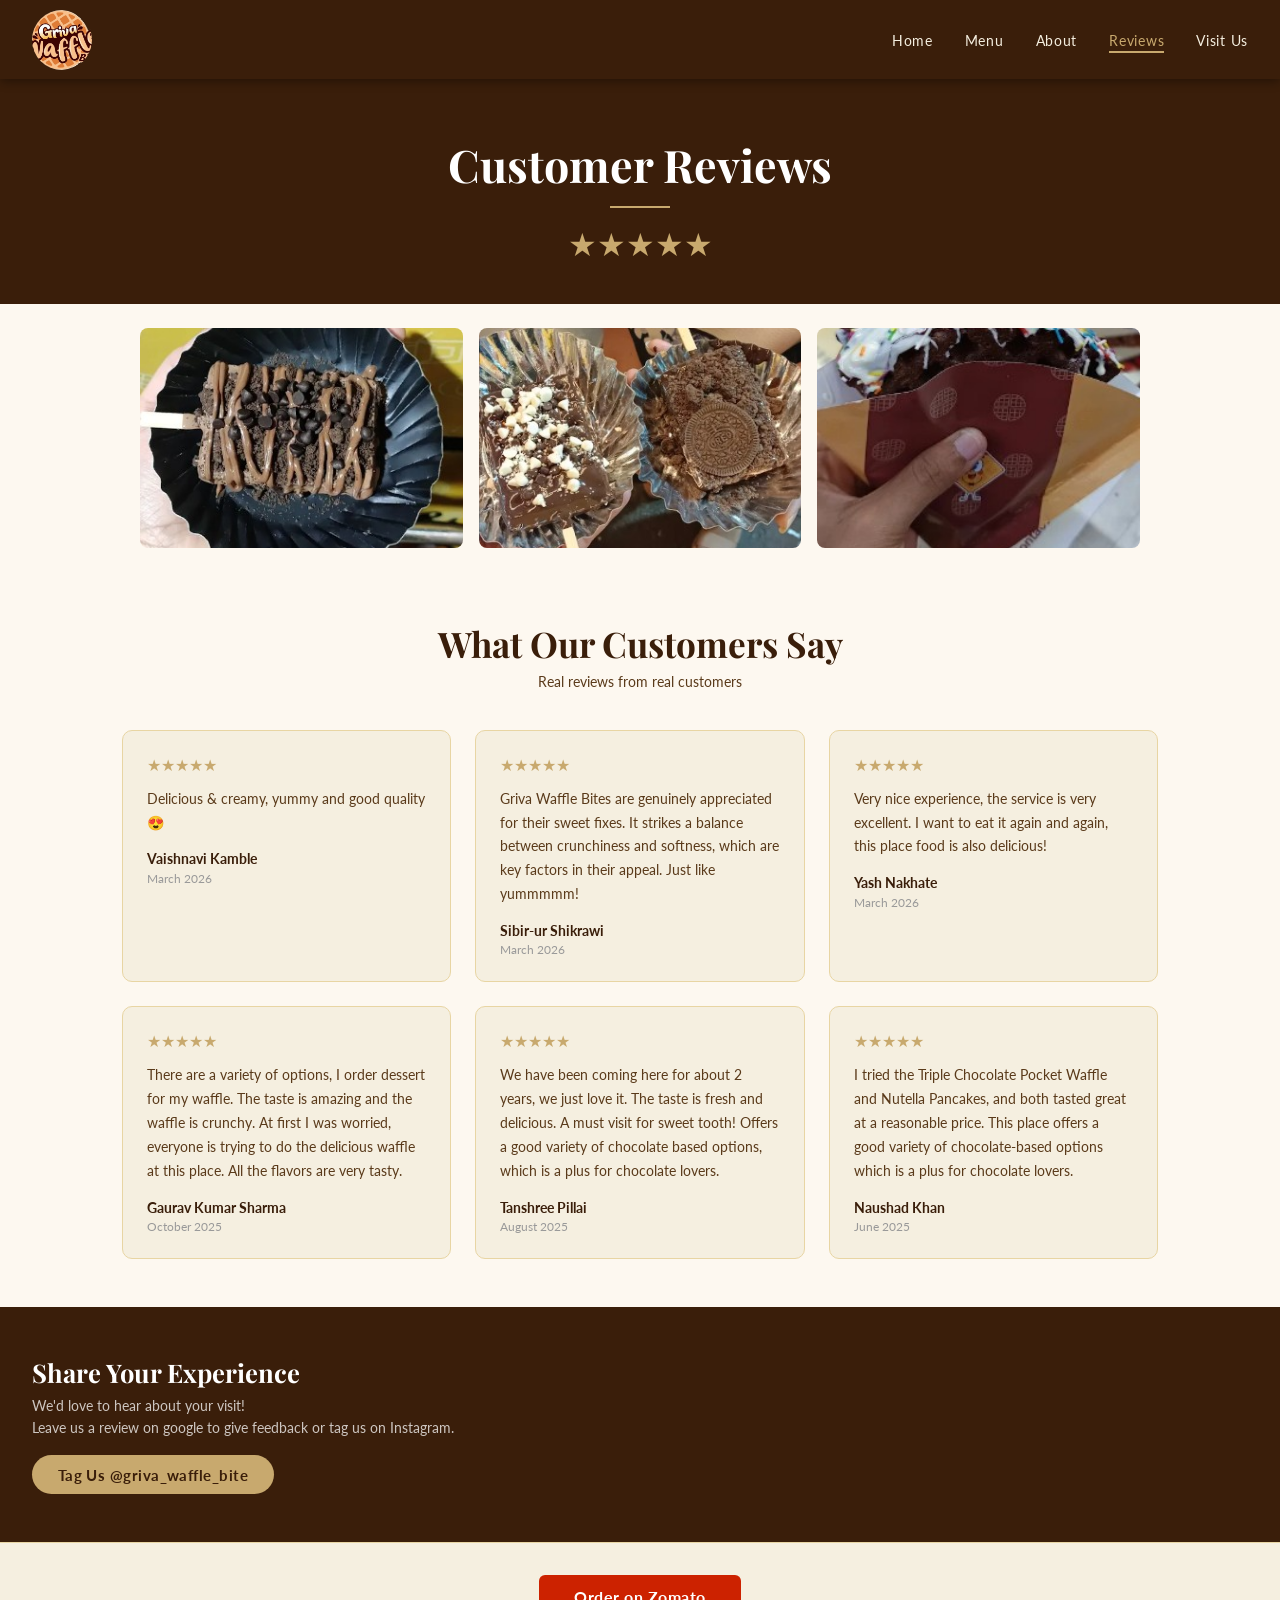
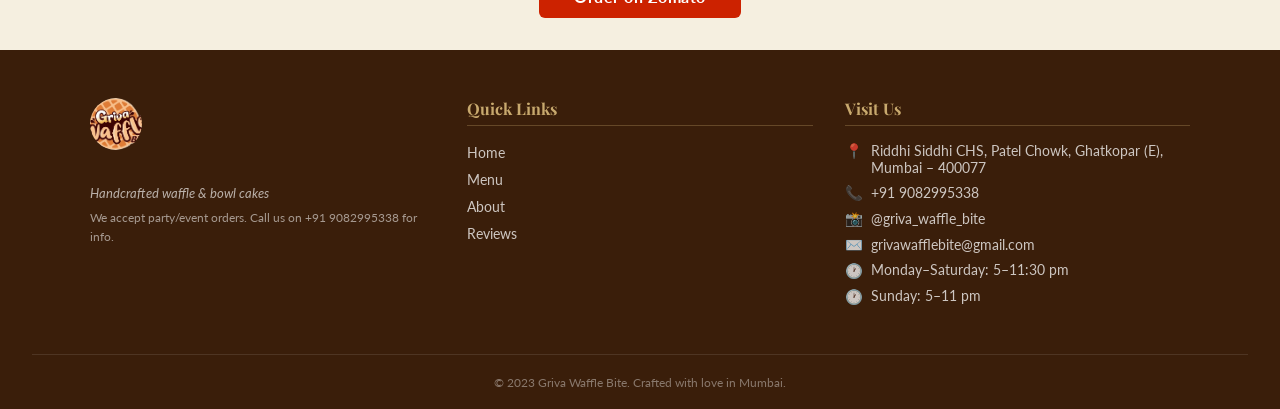
==== reviews.html @ 871eed07 "Add files via upload" ====
<!DOCTYPE html>
<html lang="en">
<head>
  <meta charset="UTF-8" />
  <meta name="viewport" content="width=device-width, initial-scale=1.0"/>
  <title>Customer Reviews – Griva Waffle Bite</title>
  <link rel="stylesheet" href="style.css" />
  <link href="https://fonts.googleapis.com/css2?family=Playfair+Display:wght@400;700;900&family=Lato:wght@300;400;700&display=swap" rel="stylesheet"/>
</head>
<body>

  <!-- NAVBAR -->
  <nav class="navbar">
    <div class="nav-logo">
      <img src="images/logo.png" alt="Griva Waffle Bite" class="nav-logo-img" />
    </div>
    <ul class="nav-links">
      <li><a href="index.html">Home</a></li>
      <li><a href="menu.html">Menu</a></li>
      <li><a href="about.html">About</a></li>
      <li><a href="reviews.html" class="active">Reviews</a></li>
      <li><a href="#footer">Visit Us</a></li>
    </ul>
    <div class="hamburger" onclick="toggleNav()">&#9776;</div>
  </nav>

  <!-- PAGE HEADER -->
  <section class="page-header">
    <h1>Customer Reviews</h1>
    <div class="header-line"></div>
    <div class="stars-display">★★★★★</div>
  </section>

  <!-- PHOTO BANNER -->
  <section class="review-photos">
    <div class="review-photo-grid">
      <div class="review-photo rp1"></div>
      <div class="review-photo rp2"></div>
      <div class="review-photo rp3"></div>
    </div>
  </section>

  <!-- REVIEWS -->
  <section class="reviews-section">
    <h2>What Our Customers Say</h2>
    <p class="reviews-subhead">Real reviews from real customers</p>

    <div class="reviews-grid">

      <div class="review-card">
        <div class="review-stars">★★★★★</div>
        <p class="review-text">Delicious &amp; creamy, yummy and good quality 😍</p>
        <div class="reviewer-name">Vaishnavi Kamble</div>
        <div class="review-date">March 2026</div>
      </div>

      <div class="review-card">
        <div class="review-stars">★★★★★</div>
        <p class="review-text">Griva Waffle Bites are genuinely appreciated for their sweet fixes. It strikes a balance between crunchiness and softness, which are key factors in their appeal. Just like yummmmm!</p>
        <div class="reviewer-name">Sibir-ur Shikrawi</div>
        <div class="review-date">March 2026</div>
      </div>

      <div class="review-card">
        <div class="review-stars">★★★★★</div>
        <p class="review-text">Very nice experience, the service is very excellent. I want to eat it again and again, this place food is also delicious!</p>
        <div class="reviewer-name">Yash Nakhate</div>
        <div class="review-date">March 2026</div>
      </div>

      <div class="review-card">
        <div class="review-stars">★★★★★</div>
        <p class="review-text">There are a variety of options, I order dessert for my waffle. The taste is amazing and the waffle is crunchy. At first I was worried, everyone is trying to do the delicious waffle at this place. All the flavors are very tasty.</p>
        <div class="reviewer-name">Gaurav Kumar Sharma</div>
        <div class="review-date">October 2025</div>
      </div>

      <div class="review-card">
        <div class="review-stars">★★★★★</div>
        <p class="review-text">We have been coming here for about 2 years, we just love it. The taste is fresh and delicious. A must visit for sweet tooth! Offers a good variety of chocolate based options, which is a plus for chocolate lovers.</p>
        <div class="reviewer-name">Tanshree Pillai</div>
        <div class="review-date">August 2025</div>
      </div>

      <div class="review-card">
        <div class="review-stars">★★★★★</div>
        <p class="review-text">I tried the Triple Chocolate Pocket Waffle and Nutella Pancakes, and both tasted great at a reasonable price. This place offers a good variety of chocolate-based options which is a plus for chocolate lovers.</p>
        <div class="reviewer-name">Naushad Khan</div>
        <div class="review-date">June 2025</div>
      </div>

    </div>
  </section>

  <!-- SHARE EXPERIENCE -->
  <section class="share-section">
    <div class="share-grid">
      <div class="share-qr">
        
         
        </div>
      </div>
      <div class="share-text">
        <h2>Share Your Experience</h2>
        <p>We'd love to hear about your visit!</p>
        <p>Leave us a review on google to give feedback or tag us on Instagram.</p>
        <a href="https://www.instagram.com/griva_waffle_bite" target="_blank" class="btn btn-insta">Tag Us @griva_waffle_bite</a>
      </div>
    </div>
  </section>

  <!-- ZOMATO -->
  <div class="zomato-bar">
    <a href="https://www.zomato.com/mumbai/griva-waffle-bite-1-ghatkopar-east/order" target="_blank" class="btn btn-zomato">Order on Zomato</a>
  </div>

  <!-- FOOTER -->
  <footer class="footer" id="footer">
    <div class="footer-grid">
      <div class="footer-col">
        <div class="footer-logo">
         <img src="images/logo.png" alt="Griva Waffle Bite" class="footer-logo-img" />
        </div>
        <p class="footer-tagline">Handcrafted waffle &amp; bowl cakes</p>
        <p class="footer-party">We accept party/event orders. Call us on +91 9082995338 for info.</p>
      </div>
      <div class="footer-col">
        <h4>Quick Links</h4>
        <ul>
          <li><a href="index.html">Home</a></li>
          <li><a href="menu.html">Menu</a></li>
          <li><a href="about.html">About</a></li>
          <li><a href="reviews.html">Reviews</a></li>
        </ul>
      </div>
      <div class="footer-col">
        <h4>Visit Us</h4>
        <ul class="footer-contact">
          <li>
            <span>📍</span>
            <a href="https://maps.google.com/?q=Griva+Waffle+Bite+Ghatkopar+East+Mumbai" target="_blank">
              Riddhi Siddhi CHS, Patel Chowk, Ghatkopar (E), Mumbai – 400077
            </a>
          </li>
          <li><span>📞</span> <a href="tel:+919082995338">+91 9082995338</a></li>
          <li><span>📸</span> <a href="https://www.instagram.com/griva_waffle_bite" target="_blank">@griva_waffle_bite</a></li>
          <li><span>✉️</span> <a href="mailto:grivawafflebite@gmail.com">grivawafflebite@gmail.com</a></li>
          <li><span>🕐</span> Monday–Saturday: 5–11:30 pm</li>
          <li><span>🕐</span> Sunday: 5–11 pm</li>
        </ul>
      </div>
    </div>
    <div class="footer-bottom">
      <p>© 2023 Griva Waffle Bite. Crafted with love in Mumbai.</p>
    </div>
  </footer>

  <script src="main.js"></script>
</body>
</html>
---- style.css ----
/* =============================================
   GRIVA WAFFLE BITE — MAIN STYLESHEET
   ============================================= */

:root {
  --brown-dark: #3a1e0a;
  --brown-mid: #6b3a1f;
  --brown-warm: #8b4513;
  --cream: #f5efe0;
  --cream-light: #fdf8f0;
  --gold: #c8a96e;
  --gold-light: #e8d5a3;
  --red: #cc2200;
  --red-hover: #aa1a00;
  --text-dark: #2a1200;
  --text-mid: #5a3a1a;
  --white: #ffffff;
}

* {
  margin: 0;
  padding: 0;
  box-sizing: border-box;
}

html {
  scroll-behavior: smooth;
}

body {
  font-family: 'Lato', sans-serif;
  background: var(--cream-light);
  color: var(--text-dark);
}

/* =============================================
   NAVBAR
   ============================================= */

.navbar {
  background: var(--brown-dark);
  display: flex;
  align-items: center;
  justify-content: space-between;
  padding: 0.6rem 2rem;
  position: sticky;
  top: 0;
  z-index: 1000;
  box-shadow: 0 2px 10px rgba(0,0,0,0.4);
}

.nav-logo {
  display: flex;
  align-items: center;
}

.logo-circle {
  width: 60px;
  height: 60px;
  border-radius: 50%;
  background: linear-gradient(135deg, #c8a96e, #a0722a);
  border: 2px solid var(--gold);
  display: flex;
  align-items: center;
  justify-content: center;
  cursor: pointer;
  flex-shrink: 0;
}

.logo-circle.small {
  width: 52px;
  height: 52px;
}

.logo-text {
  font-family: 'Playfair Display', serif;
  font-size: 0.55rem;
  color: var(--brown-dark);
  text-align: center;
  line-height: 1.2;
  font-weight: 700;
  letter-spacing: 0.03em;
}

.logo-text em {
  font-style: italic;
  font-size: 0.65rem;
}

.nav-links {
  list-style: none;
  display: flex;
  gap: 2rem;
  align-items: center;
}

.nav-links a {
  color: var(--cream);
  text-decoration: none;
  font-size: 0.9rem;
  font-weight: 400;
  letter-spacing: 0.05em;
  transition: color 0.2s;
  padding-bottom: 2px;
  border-bottom: 2px solid transparent;
}

.nav-links a:hover,
.nav-links a.active {
  color: var(--gold);
  border-bottom-color: var(--gold);
}

.hamburger {
  display: none;
  color: var(--cream);
  font-size: 1.6rem;
  cursor: pointer;
}

/* =============================================
   BUTTONS
   ============================================= */

.btn {
  display: inline-block;
  padding: 0.65rem 1.6rem;
  border-radius: 4px;
  font-family: 'Lato', sans-serif;
  font-size: 0.95rem;
  font-weight: 700;
  text-decoration: none;
  cursor: pointer;
  transition: all 0.2s ease;
  letter-spacing: 0.03em;
}

.btn-outline {
  border: 2px solid var(--white);
  color: var(--white);
  background: transparent;
}
.btn-outline:hover {
  background: var(--white);
  color: var(--brown-dark);
}

.btn-light {
  background: rgba(255,255,255,0.18);
  color: var(--white);
  border: 2px solid rgba(255,255,255,0.4);
}
.btn-light:hover {
  background: rgba(255,255,255,0.3);
}

.btn-dark {
  background: var(--brown-dark);
  color: var(--cream);
  border: none;
}
.btn-dark:hover {
  background: var(--brown-mid);
}

.btn-zomato {
  background: var(--red);
  color: var(--white);
  border: none;
  font-size: 1rem;
  padding: 0.75rem 2.2rem;
  border-radius: 6px;
  font-weight: 700;
}
.btn-zomato:hover {
  background: var(--red-hover);
}

.btn-insta {
  background: var(--gold);
  color: var(--brown-dark);
  border: none;
  border-radius: 30px;
  font-weight: 700;
}
.btn-insta:hover {
  background: var(--gold-light);
}

/* =============================================
   HERO (HOME)
   ============================================= */

.hero {
  background: url('images/hero-bg.jpg') center/cover no-repeat;
}

.hero::before {
  content: '';
  position: absolute;
  inset: 0;
  background:
   
    url('data:image/svg+xml,<svg xmlns="http://www.w3.org/2000/svg" width="60" height="60"><rect width="60" height="60" fill="none"/><path d="M0 30 Q15 10 30 30 Q45 50 60 30" stroke="rgba(200,169,110,0.05)" stroke-width="1" fill="none"/></svg>') repeat;
}

.hero-overlay {
  position: absolute;
  inset: 0;
}

.hero-content {
  position: relative;
  z-index: 2;
  padding: 4rem 3rem;
  max-width: 560px;
}

.hero-content h1 {
  font-family: 'Playfair Display', serif;
  font-size: clamp(2.2rem, 5vw, 3.5rem);
  color: var(--white);
  font-weight: 900;
  line-height: 1.1;
  margin-bottom: 1rem;
  text-shadow: 0 2px 8px rgba(0,0,0,0.5);
}

.hero-content p {
  color: rgba(255, 211, 168, 0.85);
  font-size: 1rem;
  line-height: 1.7;
  margin-bottom: 2rem;
  font-weight: 600;
}

.hero-buttons {
  display: flex;
  gap: 1rem;
  flex-wrap: wrap;
}

/* =============================================
   WHY CHOOSE (HOME)
   ============================================= */

.why-choose {
 
  padding: 4rem 2rem 3rem;
  text-align: center;
}

.why-choose h2 {
  font-family: 'Playfair Display', serif;
  font-size: clamp(1.6rem, 3vw, 2.2rem);
 
  margin-bottom: 2.5rem;
}

.features-grid {
  display: flex;
  gap: 3rem;
  justify-content: center;
  flex-wrap: wrap;
  max-width: 860px;
  margin: 0 auto;
}

.feature-card {
  flex: 1;
  min-width: 200px;
  max-width: 260px;
  text-align: center;
  padding: 1.5rem 1rem;
}

.feature-icon {
  font-size: 2.5rem;
  margin-bottom: 0.95rem;
  display: flex;
  align-items: center;
  justify-content: center;
  width: 60px;
  height: 60px;
  border: 1px solid var(--gold-light);
  border-radius: 8px;
  margin: 0 auto 0.75rem;
  background: var(--cream);
}

.feature-card h3 {
  font-family: 'Playfair Display', serif;
  font-size: 1rem;
  color: var(--brown-dark);
  margin-bottom: 0.5rem;
}

.feature-card p {
  font-size: 0.85rem;
  color: var(--text-mid);
  line-height: 1.6;
}

/* =============================================
   PARTY BANNER
   ============================================= */

.party-banner {
  background: var(--cream);
  border-top: 1px solid var(--gold-light);
  border-bottom: 1px solid var(--gold-light);
  text-align: center;
  padding: 1rem 2rem;
  font-size: 0.9rem;
  color: var(--text-mid);
  font-weight: 400;
}

/* =============================================
   SPECIALTIES (HOME)
   ============================================= */

.specialties {
  padding: 4rem 2rem;
  text-align: center;
  background: var(--cream-light);
}

.specialties h2 {
  font-family: 'Playfair Display', serif;
  font-size: clamp(1.6rem, 3vw, 2.2rem);
  color: var(--brown-dark);
  margin-bottom: 2.5rem;
}

.specialty-grid {
  display: flex;
  gap: 1.5rem;
  justify-content: center;
  flex-wrap: wrap;
  margin-bottom: 2.5rem;
}

.specialty-card {
  flex: 1;
  min-width: 220px;
  max-width: 300px;
  text-align: center;
}

.specialty-img {
  width: 100%;
  height: 200px;
  border-radius: 8px;
  margin-bottom: 0.75rem;
  background-size: cover;
  background-position: center;
  background-color: var(--brown-mid);
  position: relative;
  overflow: hidden;
}

/* Waffle image placeholder with visual pattern */
.waffle-img {
  background-image: url('images/waffle-stick.jpg');
}


.bowl-img {
  background-image: url('images/bowl-cake.jpg');
}


.pancake-img {
  background-image: url('images/pancake.jpg');
}


.specialty-card h3 {
  font-family: 'Playfair Display', serif;
  font-size: 1rem;
  color: var(--brown-dark);
  margin-bottom: 0.25rem;
}

.specialty-card p {
  font-size: 0.82rem;
  color: var(--text-mid);
}

.center-btn {
  text-align: center;
}

/* =============================================
   ZOMATO BAR
   ============================================= */

.zomato-bar {
  background: var(--cream);
  border-top: 1px solid var(--gold-light);
  padding: 2rem;
  text-align: center;
}

/* =============================================
   PAGE HEADER (INNER PAGES)
   ============================================= */

.page-header {
  background: var(--brown-dark);
  color: var(--white);
  text-align: center;
  padding: 3.5rem 2rem 2.5rem;
}

.page-header h1 {
  font-family: 'Playfair Display', serif;
  font-size: clamp(1.8rem, 4vw, 2.8rem);
  font-weight: 700;
  margin-bottom: 0.75rem;
}

.header-line {
  width: 60px;
  height: 2px;
  background: var(--gold);
  margin: 0 auto 1rem;
}

.page-subhead {
  font-size: 1rem;
  color: rgba(255,255,255,0.85);
  margin-bottom: 0.4rem;
  font-style: italic;
}

.party-note {
  font-size: 0.85rem;
  color: rgba(255,255,255,0.7);
}

/* =============================================
   MENU PAGE
   ============================================= */

   .menu-section {
  background: var(--cream-light);
}

.menu-images {
  display: flex;
  flex-direction: column;
  align-items: center;
  gap: 2rem;
  padding: 3rem 2rem;
  max-width: 700px;
  margin: 0 auto;
}

.menu-img {
  width: 100%;
  border-radius: 12px;
  box-shadow: 0 4px 20px rgba(0,0,0,0.15);
}

/* =============================================
   ABOUT PAGE
   ============================================= */

.story-photos {
  padding: 2rem 2rem 0;
  background: var(--cream-light);
}

.photo-collage {
  max-width: 1000px;
  margin: 0 auto;
  display: grid;
  grid-template-columns: repeat(4, 1fr);
  gap: 1rem;
}

.photo-box {
  height: 200px;
  border-radius: 8px;
  background-size: cover;
  background-position: center;
}

.pb1 { background-image: url('images/story-1.jpg'); }
.pb2 { background-image: url('images/story-2.jpg'); }
.pb3 { background-image: url('images/story-3.jpg'); }
.pb4 { background-image: url('images/story-4.jpg'); }

.story-text-section {
  max-width: 760px;
  margin: 0 auto;
  padding: 3rem 2rem;
}

.story-text p {
  font-size: 1rem;
  line-height: 1.8;
  color: var(--text-mid);
  margin-bottom: 1.2rem;
}

.values-section {
  background: var(--cream);
  padding: 4rem 2rem;
  text-align: center;
}

.values-section h2 {
  font-family: 'Playfair Display', serif;
  font-size: clamp(1.6rem, 3vw, 2.2rem);
  color: var(--brown-dark);
  margin-bottom: 2.5rem;
}

.values-grid {
  display: flex;
  gap: 2rem;
  justify-content: center;
  flex-wrap: wrap;
  max-width: 900px;
  margin: 0 auto;
}

.value-card {
  flex: 1;
  min-width: 220px;
  max-width: 280px;
  text-align: center;
  padding: 1.5rem;
  background: var(--cream-light);
  border-radius: 8px;
  border: 1px solid var(--gold-light);
}

.value-icon {
  font-size: 2rem;
  margin-bottom: 0.75rem;
}

.value-card h3 {
  font-family: 'Playfair Display', serif;
  font-size: 1.05rem;
  color: var(--brown-dark);
  margin-bottom: 0.5rem;
}

.value-card p {
  font-size: 0.85rem;
  color: var(--text-mid);
  line-height: 1.6;
}

.hot-waffle-banner {
  background: var(--brown-dark);
  color: var(--white);
  text-align: center;
  padding: 3rem 2rem;
}

.hot-waffle-content h2 {
  font-family: 'Playfair Display', serif;
  font-size: 1.8rem;
  color: var(--gold);
  margin-bottom: 0.5rem;
}

.hot-waffle-content h3 {
  font-family: 'Playfair Display', serif;
  font-size: 2rem;
  color: var(--white);
  margin-bottom: 0.5rem;
}

.hot-waffle-content p {
  font-size: 1rem;
  color: rgba(255,255,255,0.7);
}

.join-journey {
  text-align: center;
  padding: 3.5rem 2rem;
  background: var(--cream-light);
}

.join-journey h2 {
  font-family: 'Playfair Display', serif;
  font-size: clamp(1.4rem, 3vw, 2rem);
  color: var(--brown-dark);
  margin-bottom: 0.5rem;
}

.join-journey p {
  font-size: 0.95rem;
  color: var(--text-mid);
  margin-bottom: 1.5rem;
}

/* =============================================
   REVIEWS PAGE
   ============================================= */

.stars-display {
  font-size: 2rem;
  color: var(--gold);
  margin-top: 0.5rem;
}

.review-photos {
  background: var(--cream-light);
  padding: 1.5rem 2rem;
}

.review-photo-grid {
  display: grid;
  grid-template-columns: repeat(3, 1fr);
  gap: 1rem;
  max-width: 1000px;
  margin: 0 auto;
}

.review-photo {
  height: 220px;
  border-radius: 8px;
  background-size: cover;
  background-position: center;
}

.rp1 { background-image: url('images/review-1.jpg'); }
.rp2 { background-image: url('images/review-2.jpg'); }
.rp3 { background-image: url('images/review-3.jpg'); }
.reviews-section {
  padding: 3rem 2rem;
  max-width: 1100px;
  margin: 0 auto;
  text-align: center;
}

.reviews-section h2 {
  font-family: 'Playfair Display', serif;
  font-size: clamp(1.6rem, 3vw, 2.2rem);
  color: var(--brown-dark);
  margin-bottom: 0.4rem;
}

.reviews-subhead {
  font-size: 0.85rem;
  color: var(--text-mid);
  margin-bottom: 2.5rem;
}

.reviews-grid {
  display: grid;
  grid-template-columns: repeat(auto-fit, minmax(280px, 1fr));
  gap: 1.5rem;
  text-align: left;
}

.review-card {
  background: var(--cream);
  border: 1px solid var(--gold-light);
  border-radius: 10px;
  padding: 1.5rem;
  transition: box-shadow 0.2s;
}

.review-card:hover {
  box-shadow: 0 4px 20px rgba(139,69,19,0.12);
}

.review-stars {
  color: var(--gold);
  font-size: 1rem;
  margin-bottom: 0.75rem;
}

.review-text {
  font-size: 0.88rem;
  line-height: 1.7;
  color: var(--text-mid);
  margin-bottom: 1rem;
}

.reviewer-name {
  font-weight: 700;
  font-size: 0.88rem;
  color: var(--brown-dark);
}

.review-date {
  font-size: 0.78rem;
  color: #999;
  margin-top: 0.2rem;
}

.share-section {
  background: var(--brown-dark);
  padding: 3rem 2rem;
}

.share-grid {
  max-width: 700px;
  margin: 0 auto;
  display: flex;
  gap: 2.5rem;
  align-items: center;
  flex-wrap: wrap;
}

.share-qr {
  flex-shrink: 0;
}

.qr-placeholder {
  width: 130px;
  height: 130px;
  background: var(--white);
  border-radius: 8px;
  display: flex;
  align-items: center;
  justify-content: center;
}

.qr-inner {
  width: 100px;
  height: 100px;
  background: repeating-conic-gradient(#000 0% 25%, #fff 0% 50%) 0 0 / 10px 10px;
  border-radius: 4px;
}

.share-text h2 {
  font-family: 'Playfair Display', serif;
  font-size: 1.6rem;
  color: var(--white);
  margin-bottom: 0.5rem;
}

.share-text p {
  font-size: 0.9rem;
  color: rgba(255,255,255,0.75);
  margin-bottom: 0.3rem;
}

.share-text p:last-of-type {
  margin-bottom: 1.2rem;
}

/* =============================================
   FOOTER
   ============================================= */

.footer {
  background: var(--brown-dark);
  color: var(--cream);
  padding: 3rem 2rem 0;
}

.footer-grid {
  max-width: 1100px;
  margin: 0 auto;
  display: grid;
  grid-template-columns: repeat(auto-fit, minmax(200px, 1fr));
  gap: 2rem;
  padding-bottom: 2.5rem;
}

.footer-logo {
  margin-bottom: 1rem;
}

.footer-tagline {
  font-size: 0.82rem;
  color: rgba(255,255,255,0.65);
  margin-bottom: 0.5rem;
  font-style: italic;
}

.footer-party {
  font-size: 0.78rem;
  color: rgba(255,255,255,0.55);
  line-height: 1.5;
}

.footer-col h4 {
  font-family: 'Playfair Display', serif;
  font-size: 1rem;
  color: var(--gold);
  margin-bottom: 1rem;
  padding-bottom: 0.4rem;
  border-bottom: 1px solid rgba(200,169,110,0.3);
}

.footer-col ul {
  list-style: none;
}

.footer-col ul li {
  margin-bottom: 0.5rem;
}

.footer-col ul li a {
  color: rgba(255,255,255,0.75);
  text-decoration: none;
  font-size: 0.88rem;
  transition: color 0.2s;
}

.footer-col ul li a:hover {
  color: var(--gold);
}

.footer-contact li {
  display: flex;
  gap: 0.5rem;
  align-items: flex-start;
  margin-bottom: 0.6rem;
  font-size: 0.85rem;
  color: rgba(255,255,255,0.75);
}

.footer-contact li span {
  flex-shrink: 0;
  font-size: 0.9rem;
}

.footer-contact li a {
  color: rgba(255,255,255,0.75);
  text-decoration: none;
  transition: color 0.2s;
  word-break: break-word;
}

.footer-contact li a:hover {
  color: var(--gold);
  text-decoration: underline;
}

.footer-bottom {
  border-top: 1px solid rgba(255,255,255,0.1);
  text-align: center;
  padding: 1.2rem 0;
}

.footer-bottom p {
  font-size: 0.78rem;
  color: rgba(255,255,255,0.4);
}

/* =============================================
   RESPONSIVE
   ============================================= */

@media (max-width: 768px) {
  .nav-links {
    display: none;
    flex-direction: column;
    position: absolute;
    top: 78px;
    left: 0;
    right: 0;
    background: var(--brown-dark);
    padding: 1.5rem 2rem;
    gap: 1rem;
    box-shadow: 0 4px 20px rgba(0,0,0,0.4);
    z-index: 999;
  }
  .nav-links.open {
    display: flex;
  }
  .hamburger {
    display: block;
  }
  .photo-collage {
    grid-template-columns: repeat(2, 1fr);
  }
  .review-photo-grid {
    grid-template-columns: 1fr;
  }
  .share-grid {
    flex-direction: column;
    text-align: center;
  }
  .qr-placeholder {
    margin: 0 auto;
  }
  .hero-content {
    padding: 3rem 1.5rem;
  }
  .footer-grid {
    grid-template-columns: 1fr;
  }
}

@media (max-width: 480px) {
  .photo-collage {
    grid-template-columns: 1fr;
  }
  .bowl-grid {
    justify-content: flex-start;
  }
  .hero-buttons {
    flex-direction: column;
    gap: 0.75rem;
  }
  .btn {
    text-align: center;
  }
}
.nav-logo-img {
  width: 60px;
  height: 60px;
  border-radius: 50%;
  object-fit: cover;
}

.footer-logo-img {
  width: 52px;
  height: 52px;
  border-radius: 50%;
  object-fit: cover;
  margin-bottom: 1rem;
}
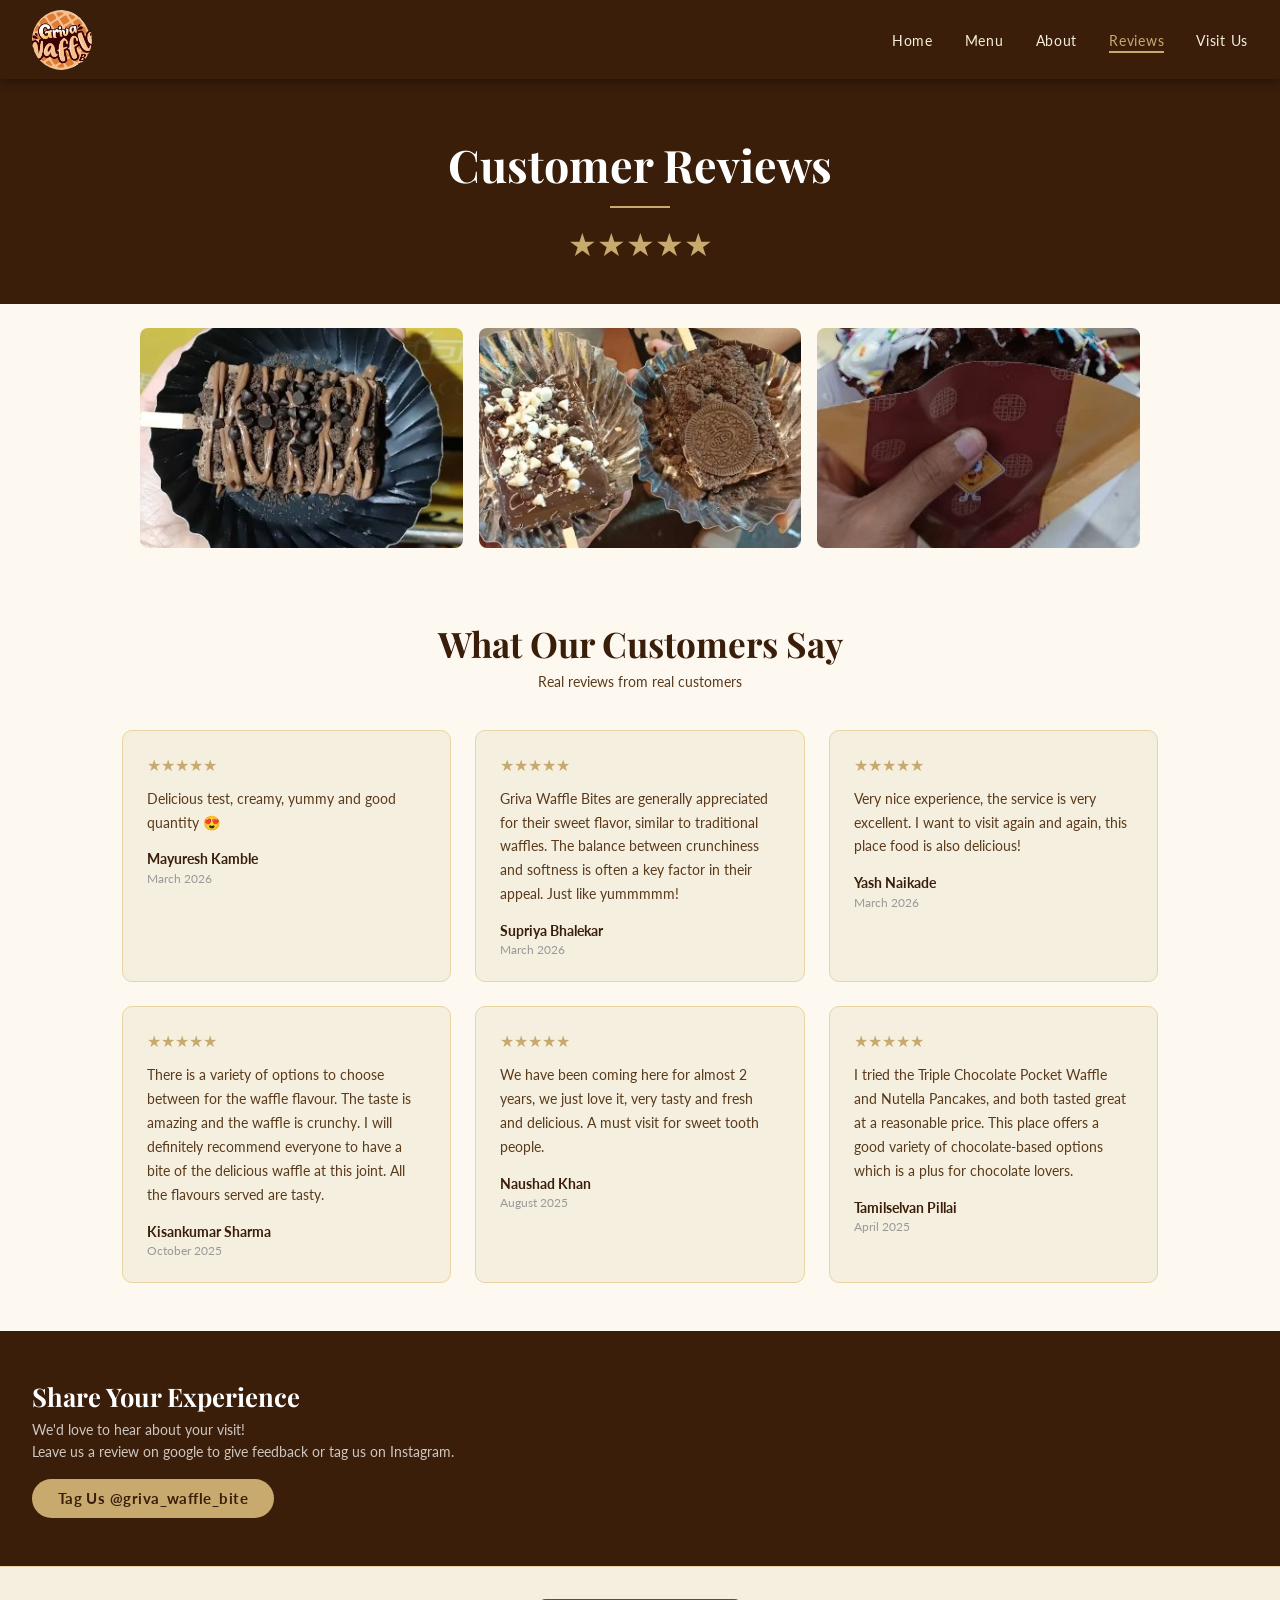
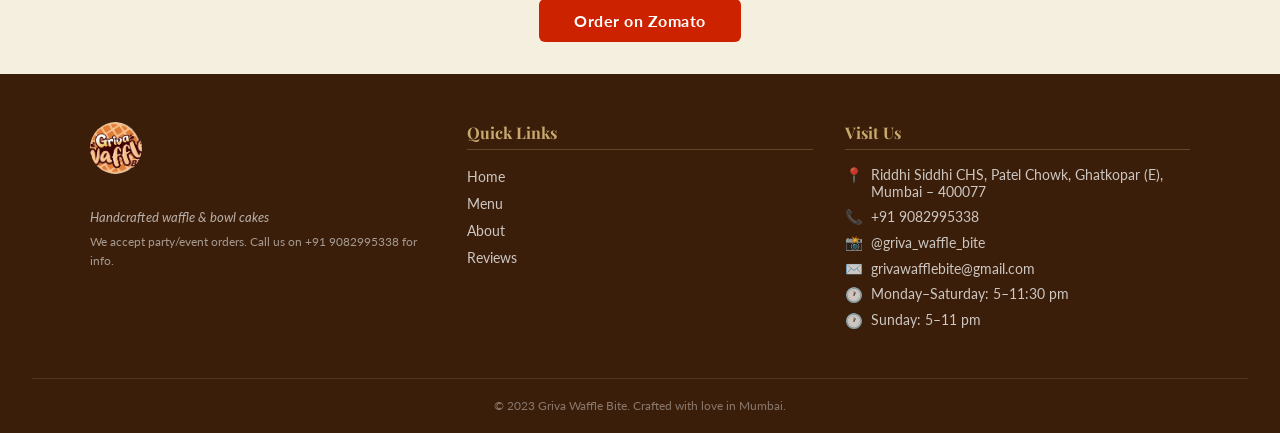
==== commit b151f97f: "Update reviews.html" ====
--- a/reviews.html
+++ b/reviews.html
@@ -49,44 +49,44 @@
 
       <div class="review-card">
         <div class="review-stars">★★★★★</div>
-        <p class="review-text">Delicious &amp; creamy, yummy and good quality 😍</p>
-        <div class="reviewer-name">Vaishnavi Kamble</div>
+        <p class="review-text">Delicious test, creamy, yummy and good quantity 😍</p>
+        <div class="reviewer-name">Mayuresh Kamble</div>
         <div class="review-date">March 2026</div>
       </div>
 
       <div class="review-card">
         <div class="review-stars">★★★★★</div>
-        <p class="review-text">Griva Waffle Bites are genuinely appreciated for their sweet fixes. It strikes a balance between crunchiness and softness, which are key factors in their appeal. Just like yummmmm!</p>
-        <div class="reviewer-name">Sibir-ur Shikrawi</div>
+        <p class="review-text">Griva Waffle Bites are generally appreciated for their sweet flavor, similar to traditional waffles. The balance between crunchiness and softness is often a key factor in their appeal. Just like yummmmm!</p>
+        <div class="reviewer-name">Supriya Bhalekar</div>
         <div class="review-date">March 2026</div>
       </div>
 
       <div class="review-card">
         <div class="review-stars">★★★★★</div>
-        <p class="review-text">Very nice experience, the service is very excellent. I want to eat it again and again, this place food is also delicious!</p>
-        <div class="reviewer-name">Yash Nakhate</div>
+        <p class="review-text">Very nice experience, the service is very excellent. I want to visit again and again, this place food is also delicious!</p>
+        <div class="reviewer-name">Yash Naikade</div>
         <div class="review-date">March 2026</div>
       </div>
 
       <div class="review-card">
         <div class="review-stars">★★★★★</div>
-        <p class="review-text">There are a variety of options, I order dessert for my waffle. The taste is amazing and the waffle is crunchy. At first I was worried, everyone is trying to do the delicious waffle at this place. All the flavors are very tasty.</p>
-        <div class="reviewer-name">Gaurav Kumar Sharma</div>
+        <p class="review-text">There is a variety of options to choose between for the waffle flavour. The taste is amazing and the waffle is crunchy. I will definitely recommend everyone to have a bite of the delicious waffle at this joint. All the flavours served are tasty.</p>
+        <div class="reviewer-name">Kisankumar Sharma</div>
         <div class="review-date">October 2025</div>
       </div>
 
       <div class="review-card">
         <div class="review-stars">★★★★★</div>
-        <p class="review-text">We have been coming here for about 2 years, we just love it. The taste is fresh and delicious. A must visit for sweet tooth! Offers a good variety of chocolate based options, which is a plus for chocolate lovers.</p>
-        <div class="reviewer-name">Tanshree Pillai</div>
+        <p class="review-text">We have been coming here for almost 2 years, we just love it, very tasty and fresh and delicious. A must visit for sweet tooth people.</p>
+        <div class="reviewer-name">Naushad Khan</div>
         <div class="review-date">August 2025</div>
       </div>
 
       <div class="review-card">
         <div class="review-stars">★★★★★</div>
         <p class="review-text">I tried the Triple Chocolate Pocket Waffle and Nutella Pancakes, and both tasted great at a reasonable price. This place offers a good variety of chocolate-based options which is a plus for chocolate lovers.</p>
-        <div class="reviewer-name">Naushad Khan</div>
-        <div class="review-date">June 2025</div>
+        <div class="reviewer-name">Tamilselvan Pillai</div>
+        <div class="review-date">April 2025</div>
       </div>
 
     </div>
--- a/style.css
+++ b/style.css
@@ -227,11 +227,11 @@
 }
 
 .hero-content p {
-  color: rgba(255, 211, 168, 0.85);
+  color: rgba(245, 173, 97, 0.78);
   font-size: 1rem;
   line-height: 1.7;
   margin-bottom: 2rem;
-  font-weight: 600;
+  font-weight: 999;
 }
 
 .hero-buttons {
@@ -925,4 +925,4 @@
   border-radius: 50%;
   object-fit: cover;
   margin-bottom: 1rem;
-}+}
